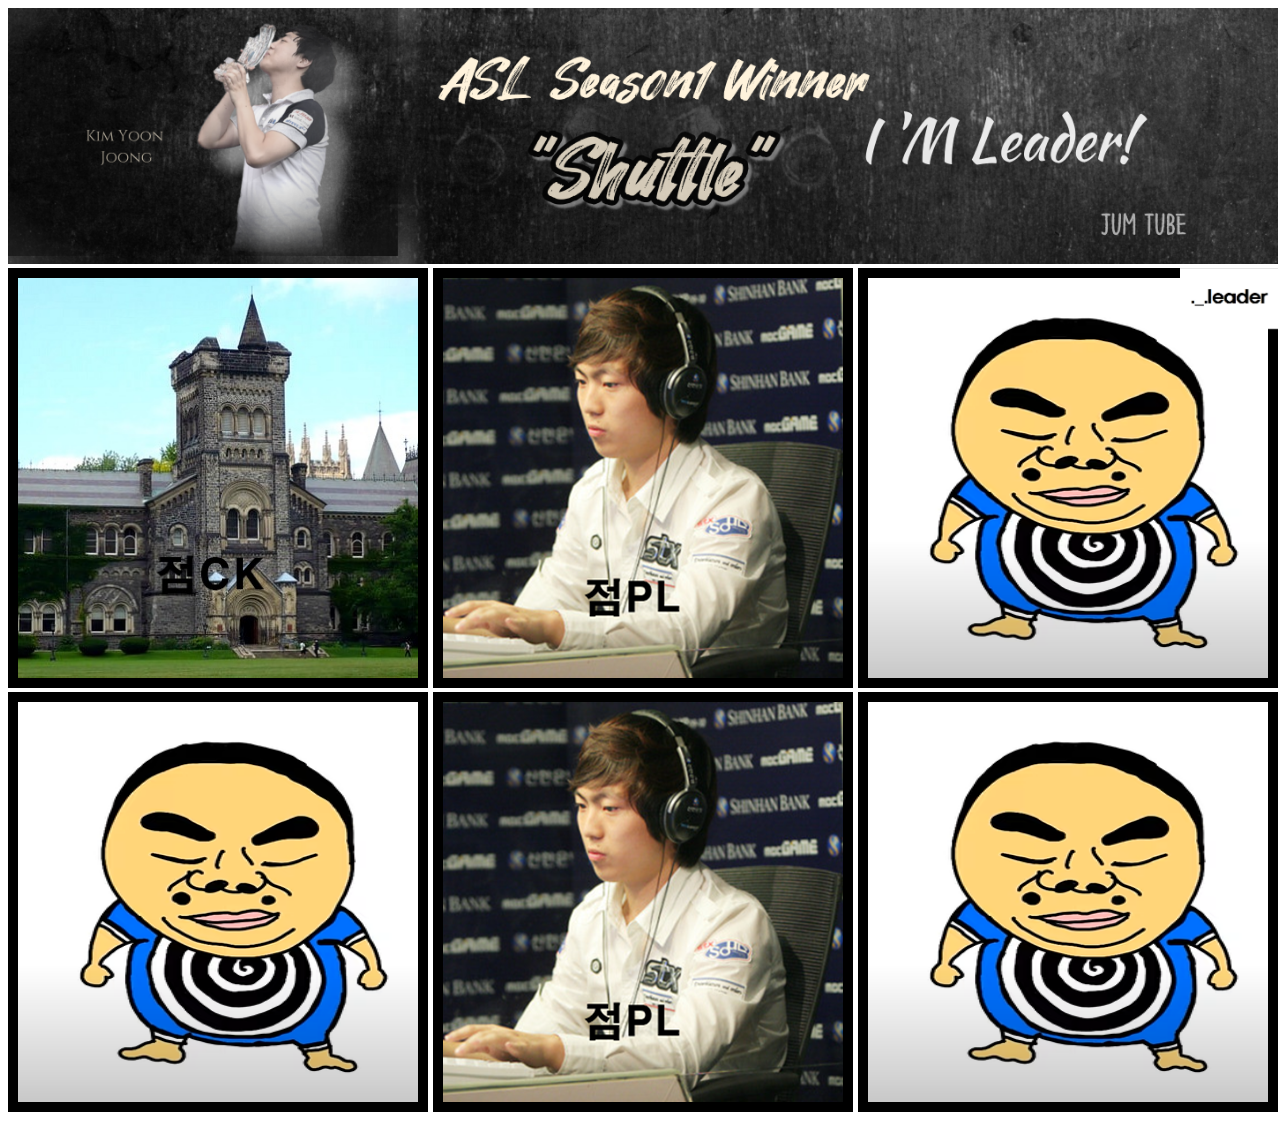
==== index.html @ 0d717225 "gap edit" ====
<!doctype html>
<html>
    <head>
        <title>Shuttle</title>
        <meta charset = "utf-8">
        <link rel="shortcut icon" href = "photos/shuttle.ico">
        <link rel="stylesheet" href="css/index.css">
    </head>
    <body>
        <header>    
        <a href = "index.html"><img src = "photos/대문.png" width = 1270px; ></a>
        </header>
        <div id = "fix"><img src = "photos/jumleader.png" width = 100px; ></div>        
        
        <div id = "main">           
            <a href = "ck.html"><img src = "photos/university.jpg" width=400px; height=400px; id = "menu"></a>
            <a href = "pl.html"><img src = "photos/jum2.png" width = 400px; height = 400px; id = "menu"></a>
            <a href = "pl.html"><img src = "photos/점륙챙이.png" width = 400px; height = 400px; id = "menu"></a>
            <a href = "timer.html"><img src = "photos/점륙챙이.png" width = 400px; height = 400px; id = "menu"></a>
            <a href = "https://www.youtube.com/c/%EC%A0%90%ED%8A%9C%EB%B8%8C%EA%B9%80%EC%9C%A4%EC%A4%91" target="_blank"><img src = "photos/jum2.png" width = 400px; height = 400px; id = "menu"></a>
            <a href = "https://bj.afreecatv.com/jk890202" target="_blank"><img src = "photos/점륙챙이.png" width = 400px; height = 400px; id = "menu"></a>
        </div>
        
       
    </body>
</html>
---- css/index.css ----
#main{
    display: grid;
    grid-template-columns: 420px 420px 420px;
    row-gap: 0px;
    column-gap: 5px;
    }
#fix{
    position : fixed;
    right: 0px;

    }
#menu{
    border: solid 10px black;
}
#menu:hover{
    border: solid 10px teal;
}
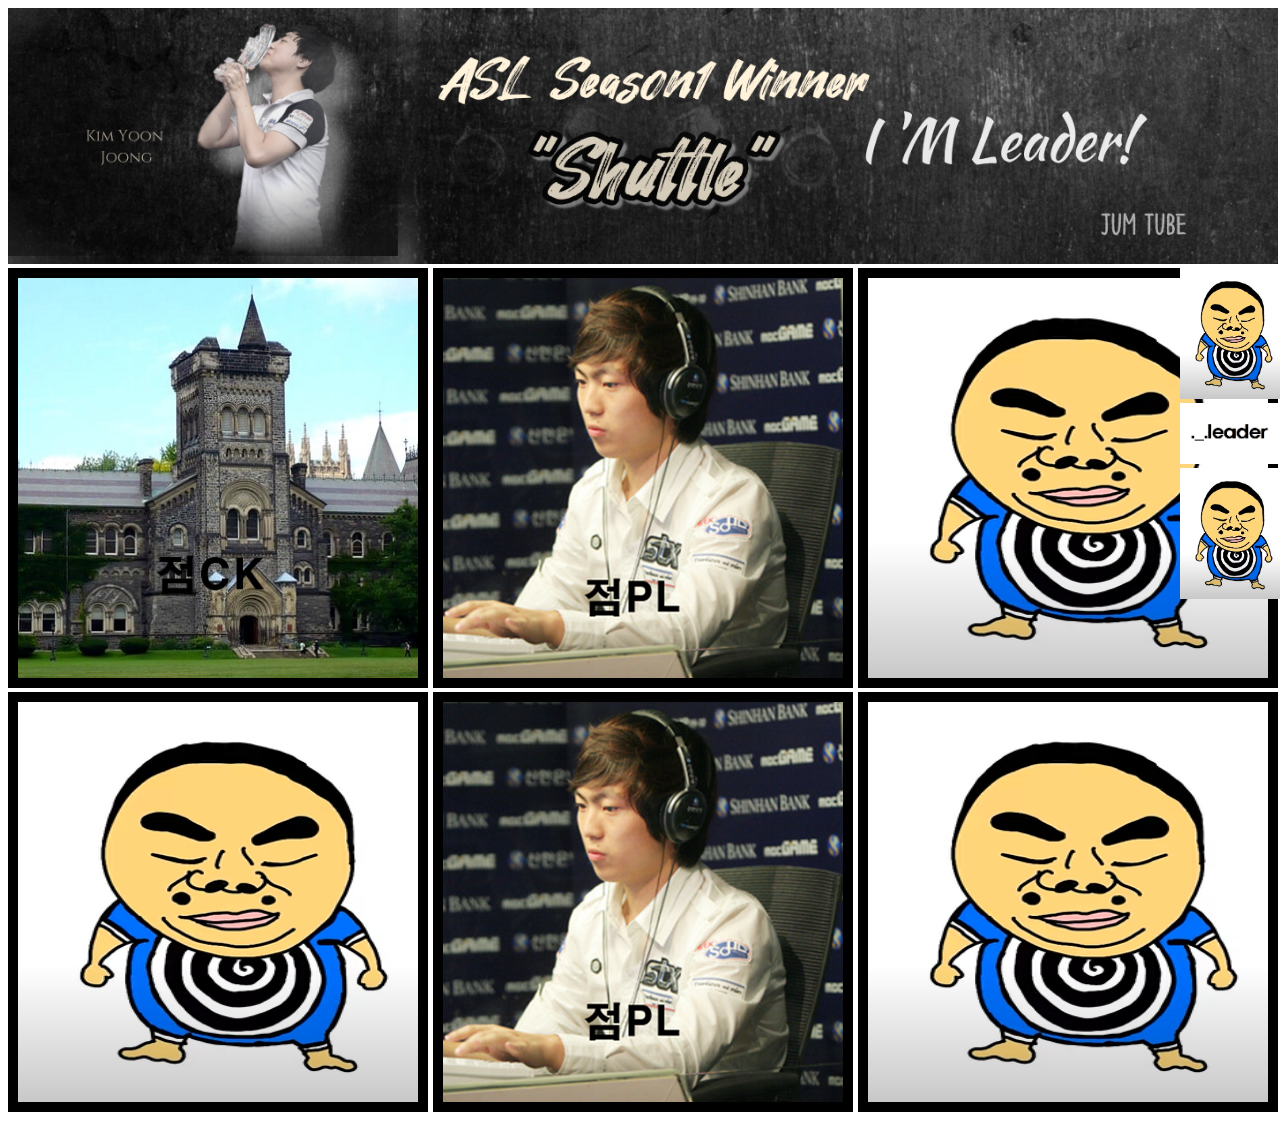
==== commit ad101197: "sidebar" ====
--- a/index.html
+++ b/index.html
@@ -10,12 +10,15 @@
         <header>    
         <a href = "index.html"><img src = "photos/대문.png" width = 1270px; ></a>
         </header>
-        <div id = "fix"><img src = "photos/jumleader.png" width = 100px; ></div>        
-        
+        <aside>
+            <div id = "f"><img src = "photos/점륙챙이.png" width = 100px; ></div>        
+            <div id = "f"><img src = "photos/jumleader.png" width = 100px; ></div>
+            <a href="https://sponbbang.com/" target="_blank"><img src = "photos/점륙챙이.png" width = 100px;></a>
+        </aside>
         <div id = "main">           
             <a href = "ck.html"><img src = "photos/university.jpg" width=400px; height=400px; id = "menu"></a>
             <a href = "pl.html"><img src = "photos/jum2.png" width = 400px; height = 400px; id = "menu"></a>
-            <a href = "pl.html"><img src = "photos/점륙챙이.png" width = 400px; height = 400px; id = "menu"></a>
+            <a href = "https://search.naver.com/search.naver?sm=tab_hty.top&where=nexearch&query=%EC%82%AC%EB%8B%A4%EB%A6%AC%ED%83%80%EA%B8%B0&oquery=%EC%8A%A4%ED%8F%B0%EB%B9%B5%EB%8B%B7%EC%BB%B4&tqi=hTspcdp0Jy0ssb8CMn8ssssst7w-146756"><img src = "photos/점륙챙이.png" width = 400px; height = 400px; id = "menu"></a>
             <a href = "timer.html"><img src = "photos/점륙챙이.png" width = 400px; height = 400px; id = "menu"></a>
             <a href = "https://www.youtube.com/c/%EC%A0%90%ED%8A%9C%EB%B8%8C%EA%B9%80%EC%9C%A4%EC%A4%91" target="_blank"><img src = "photos/jum2.png" width = 400px; height = 400px; id = "menu"></a>
             <a href = "https://bj.afreecatv.com/jk890202" target="_blank"><img src = "photos/점륙챙이.png" width = 400px; height = 400px; id = "menu"></a>
--- a/css/index.css
+++ b/css/index.css
@@ -4,7 +4,7 @@
     row-gap: 0px;
     column-gap: 5px;
     }
-#fix{
+aside{
     position : fixed;
     right: 0px;
 
@@ -14,4 +14,7 @@
 }
 #menu:hover{
     border: solid 10px teal;
+}
+#f{
+    margin:0;
 }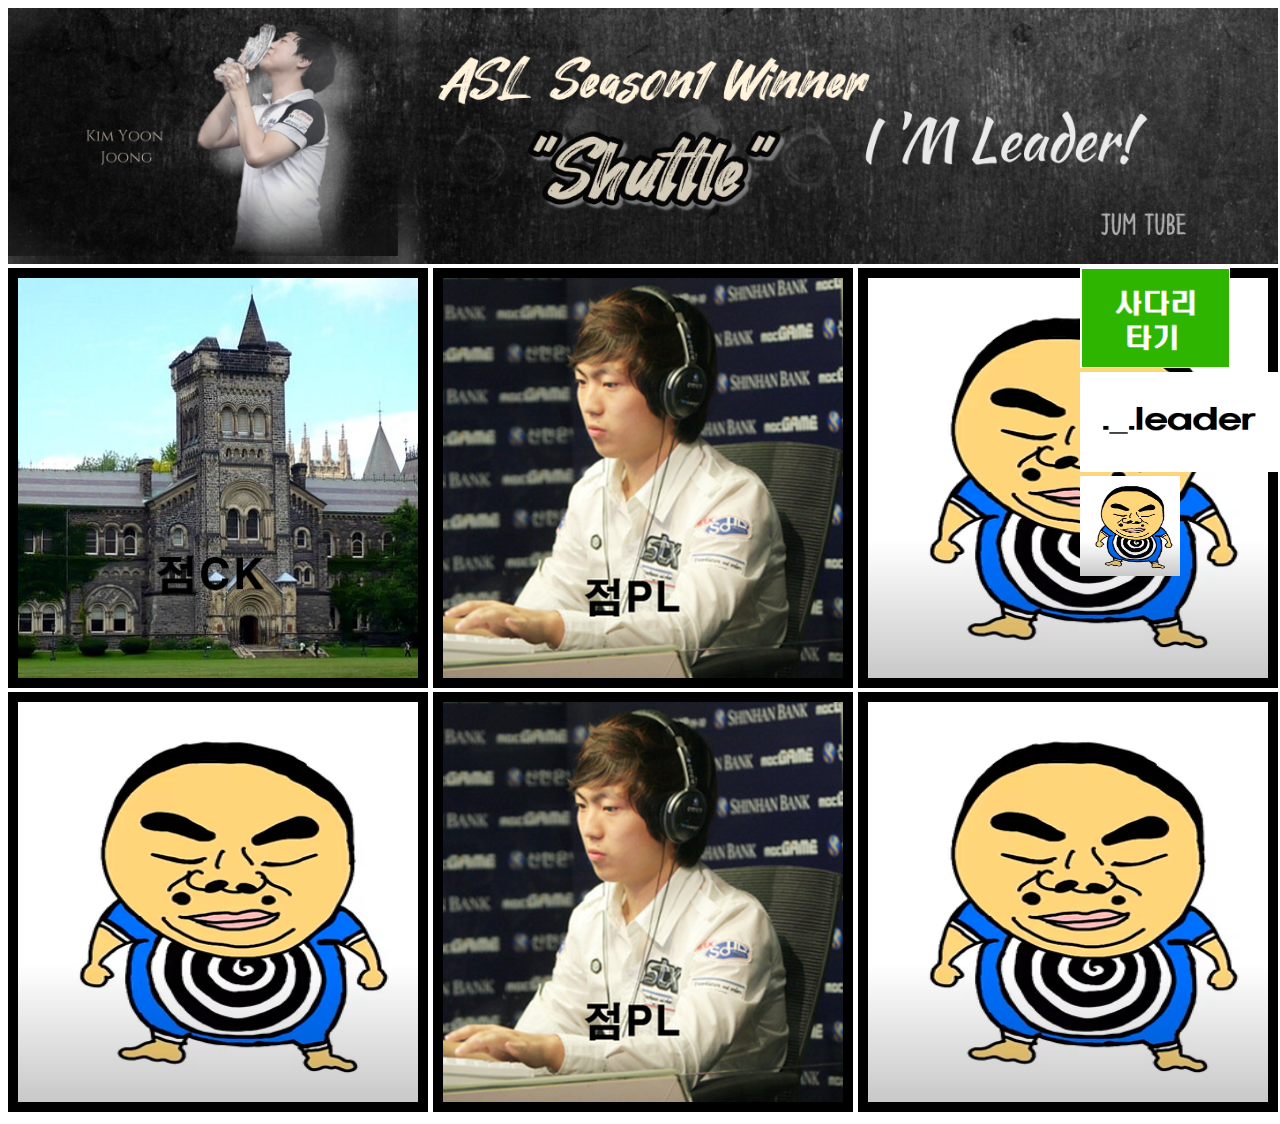
==== commit a3d28986: "sadari" ====
--- a/index.html
+++ b/index.html
@@ -11,9 +11,9 @@
         <a href = "index.html"><img src = "photos/대문.png" width = 1270px; ></a>
         </header>
         <aside>
-            <div id = "f"><img src = "photos/점륙챙이.png" width = 100px; ></div>        
-            <div id = "f"><img src = "photos/jumleader.png" width = 100px; ></div>
-            <a href="https://sponbbang.com/" target="_blank"><img src = "photos/점륙챙이.png" width = 100px;></a>
+            <div id = "f"><img src = "photos/sadari.PNG" width = 150px height=100px; ></div>        
+            <div id = "f"><img src = "photos/jumleader.png" width = 200px height=100px; ></div>
+            <a href="https://sponbbang.com/" target="_blank"><img src = "photos/점륙챙이.png" width = 100px height=100px;></a>
         </aside>
         <div id = "main">           
             <a href = "ck.html"><img src = "photos/university.jpg" width=400px; height=400px; id = "menu"></a>
--- a/css/index.css
+++ b/css/index.css
@@ -7,7 +7,6 @@
 aside{
     position : fixed;
     right: 0px;
-
     }
 #menu{
     border: solid 10px black;
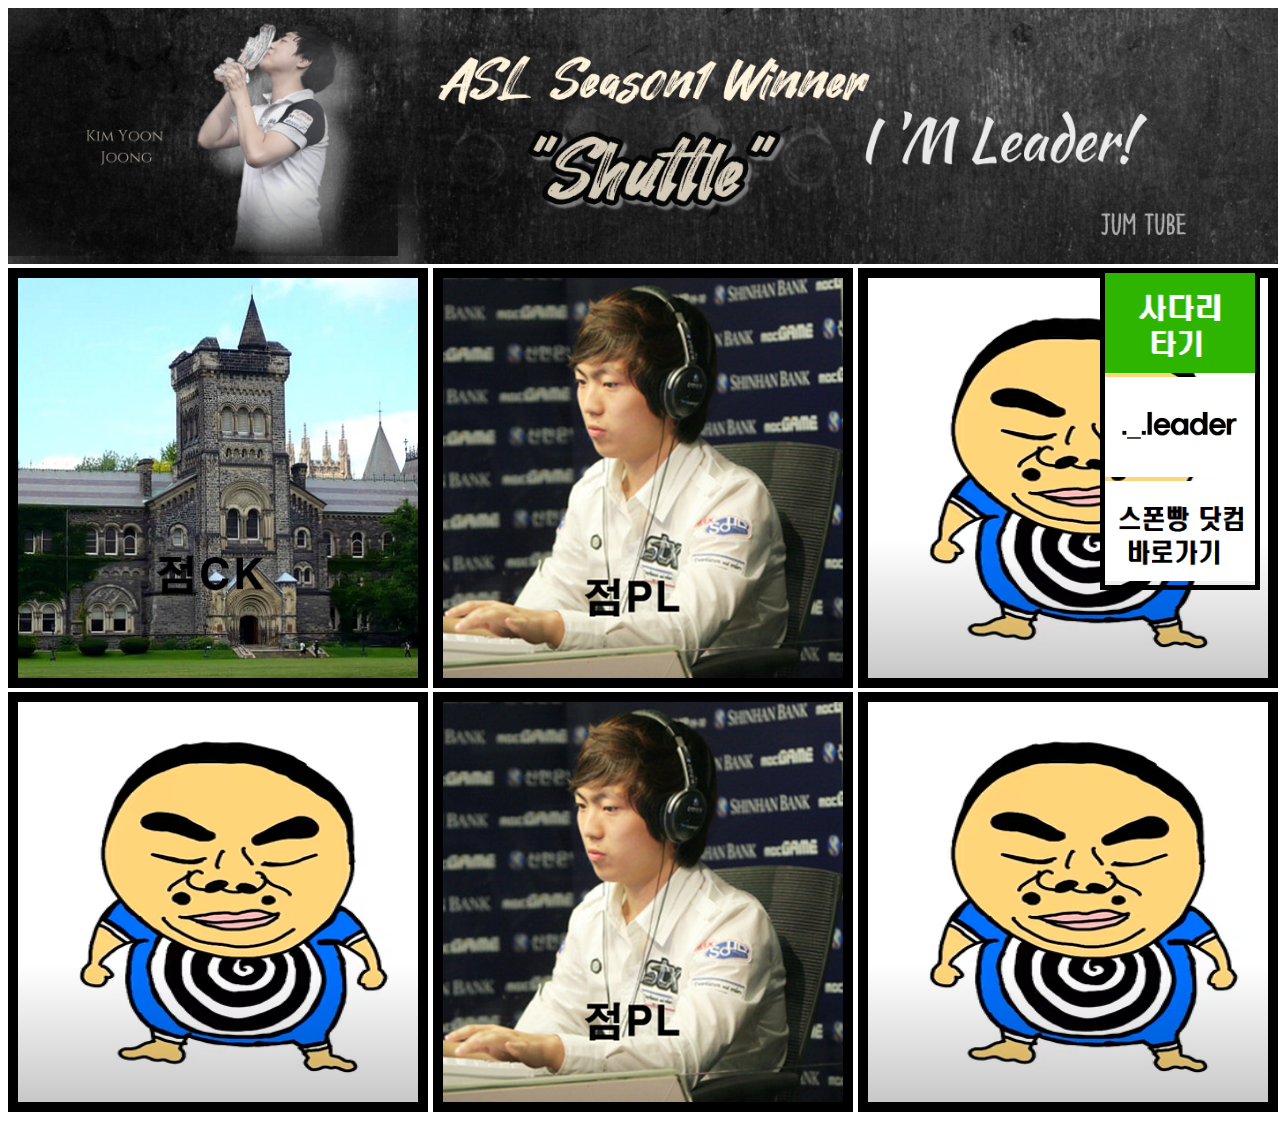
==== commit 352923c6: "aside" ====
--- a/index.html
+++ b/index.html
@@ -11,9 +11,9 @@
         <a href = "index.html"><img src = "photos/대문.png" width = 1270px; ></a>
         </header>
         <aside>
-            <div id = "f"><img src = "photos/sadari.PNG" width = 150px height=100px; ></div>        
-            <div id = "f"><img src = "photos/jumleader.png" width = 200px height=100px; ></div>
-            <a href="https://sponbbang.com/" target="_blank"><img src = "photos/점륙챙이.png" width = 100px height=100px;></a>
+            <div id = "f"><a href="https://search.naver.com/search.naver?where=nexearch&sm=top_hty&fbm=1&ie=utf8&query=%EC%82%AC%EB%8B%A4%EB%A6%AC%ED%83%80%EA%B8%B0" target="_blank"><img src = "photos/sadari.PNG" width = 150px height=100px; ></div></a>        
+            <div id = "f"><img src = "photos/jumleader.png" width = 150px height=100px; ></div>
+            <div id = "f"><a href="https://sponbbang.com/" target="_blank"><img src = "photos/spon.PNG" width = 150px height=100px;></a></div>
         </aside>
         <div id = "main">           
             <a href = "ck.html"><img src = "photos/university.jpg" width=400px; height=400px; id = "menu"></a>
--- a/css/index.css
+++ b/css/index.css
@@ -5,8 +5,11 @@
     column-gap: 5px;
     }
 aside{
+    box-sizing: border-box;
     position : fixed;
-    right: 0px;
+    right: 20px;
+    padding: 0;
+    border: solid 5px black;
     }
 #menu{
     border: solid 10px black;
@@ -15,5 +18,6 @@
     border: solid 10px teal;
 }
 #f{
-    margin:0;
+    box-sizing: border-box;
+    margin: 0px;
 }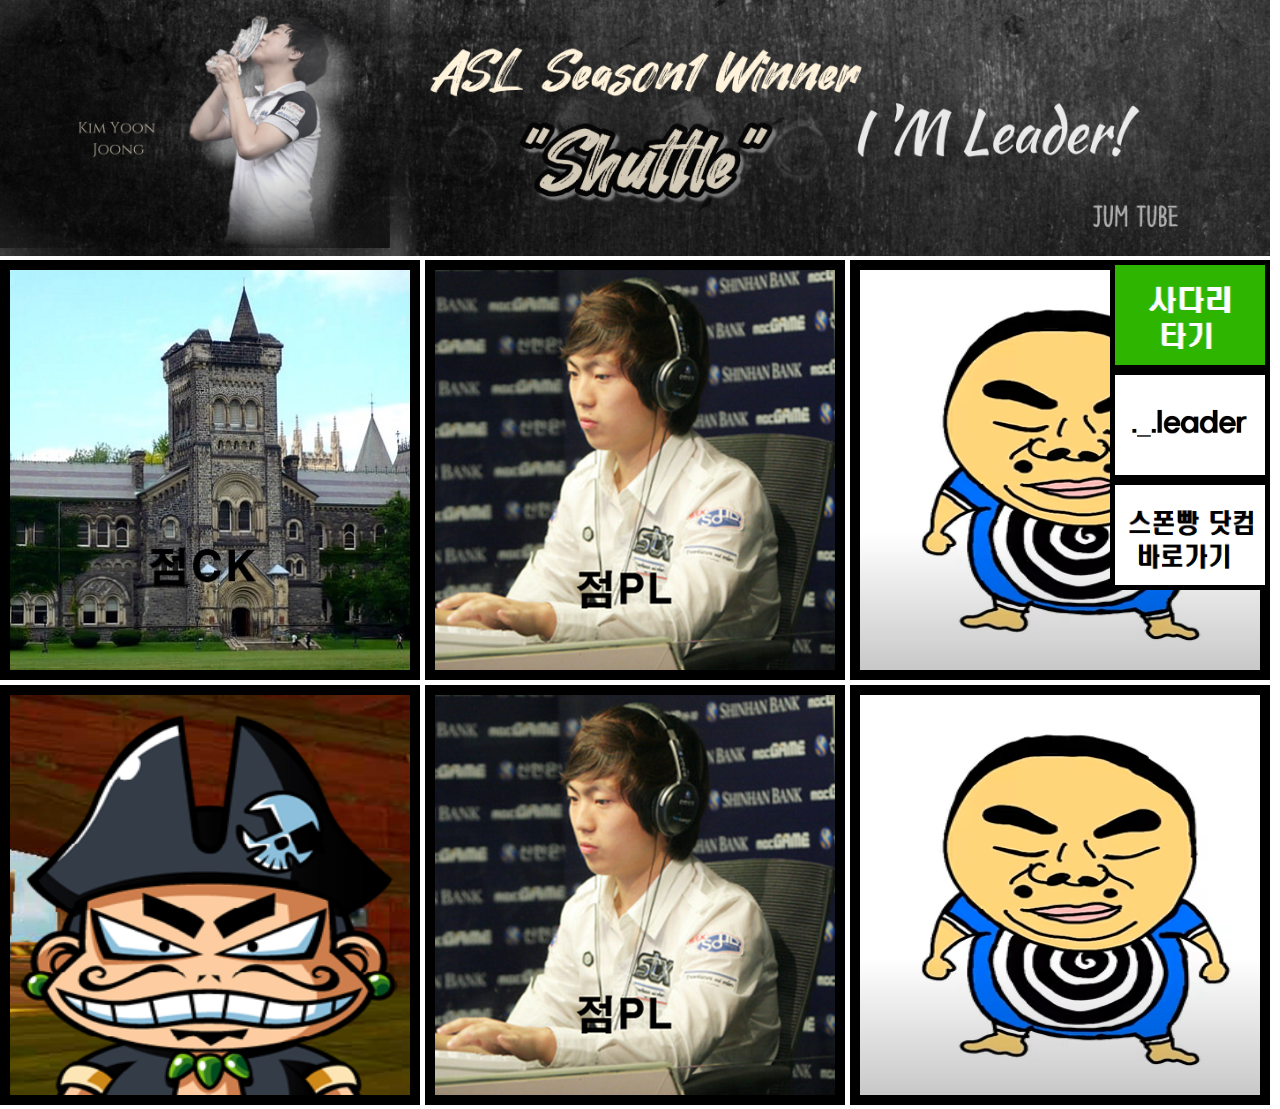
==== commit 17b0962e: "side" ====
--- a/index.html
+++ b/index.html
@@ -11,19 +11,17 @@
         <a href = "index.html"><img src = "photos/대문.png" width = 1270px; ></a>
         </header>
         <aside>
-            <div id = "f"><a href="https://search.naver.com/search.naver?where=nexearch&sm=top_hty&fbm=1&ie=utf8&query=%EC%82%AC%EB%8B%A4%EB%A6%AC%ED%83%80%EA%B8%B0" target="_blank"><img src = "photos/sadari.PNG" width = 150px height=100px; ></div></a>        
-            <div id = "f"><img src = "photos/jumleader.png" width = 150px height=100px; ></div>
-            <div id = "f"><a href="https://sponbbang.com/" target="_blank"><img src = "photos/spon.PNG" width = 150px height=100px;></a></div>
+           <a href="https://search.naver.com/search.naver?where=nexearch&sm=top_hty&fbm=1&ie=utf8&query=%EC%82%AC%EB%8B%A4%EB%A6%AC%ED%83%80%EA%B8%B0" target="_blank"><img src = "photos/sadari.PNG" id="f" width = 150px height=100px; ></a>   
+            <img src = "photos/jumleader.png" id= "f" width = 150px height=100px;>
+            <a href="https://sponbbang.com/" target="_blank"><img src = "photos/spon.PNG" id="f" width = 150px height=100px;></a>
         </aside>
         <div id = "main">           
             <a href = "ck.html"><img src = "photos/university.jpg" width=400px; height=400px; id = "menu"></a>
             <a href = "pl.html"><img src = "photos/jum2.png" width = 400px; height = 400px; id = "menu"></a>
             <a href = "https://search.naver.com/search.naver?sm=tab_hty.top&where=nexearch&query=%EC%82%AC%EB%8B%A4%EB%A6%AC%ED%83%80%EA%B8%B0&oquery=%EC%8A%A4%ED%8F%B0%EB%B9%B5%EB%8B%B7%EC%BB%B4&tqi=hTspcdp0Jy0ssb8CMn8ssssst7w-146756"><img src = "photos/점륙챙이.png" width = 400px; height = 400px; id = "menu"></a>
-            <a href = "timer.html"><img src = "photos/점륙챙이.png" width = 400px; height = 400px; id = "menu"></a>
+            <a href = "timer.html"><img src = "photos/투투.png" width = 400px; height = 400px; id = "menu"></a>
             <a href = "https://www.youtube.com/c/%EC%A0%90%ED%8A%9C%EB%B8%8C%EA%B9%80%EC%9C%A4%EC%A4%91" target="_blank"><img src = "photos/jum2.png" width = 400px; height = 400px; id = "menu"></a>
             <a href = "https://bj.afreecatv.com/jk890202" target="_blank"><img src = "photos/점륙챙이.png" width = 400px; height = 400px; id = "menu"></a>
         </div>
-        
-       
     </body>
 </html>--- a/css/index.css
+++ b/css/index.css
@@ -1,15 +1,20 @@
+html,body{
+    margin: 0px;
+    padding: 0px;
+}
 #main{
     display: grid;
     grid-template-columns: 420px 420px 420px;
-    row-gap: 0px;
+    grid-template-rows: 420px 420px;
+    row-gap: 5px;
     column-gap: 5px;
     }
 aside{
-    box-sizing: border-box;
+    display: grid;
+    grid-template-columns: 150px;
+    grid-template-rows: 110px 110px 110px;
     position : fixed;
     right: 20px;
-    padding: 0;
-    border: solid 5px black;
     }
 #menu{
     border: solid 10px black;
@@ -18,6 +23,8 @@
     border: solid 10px teal;
 }
 #f{
-    box-sizing: border-box;
-    margin: 0px;
-}+    border: solid 5px black;
+}
+#f:hover{
+    border: solid 5px teal;
+}
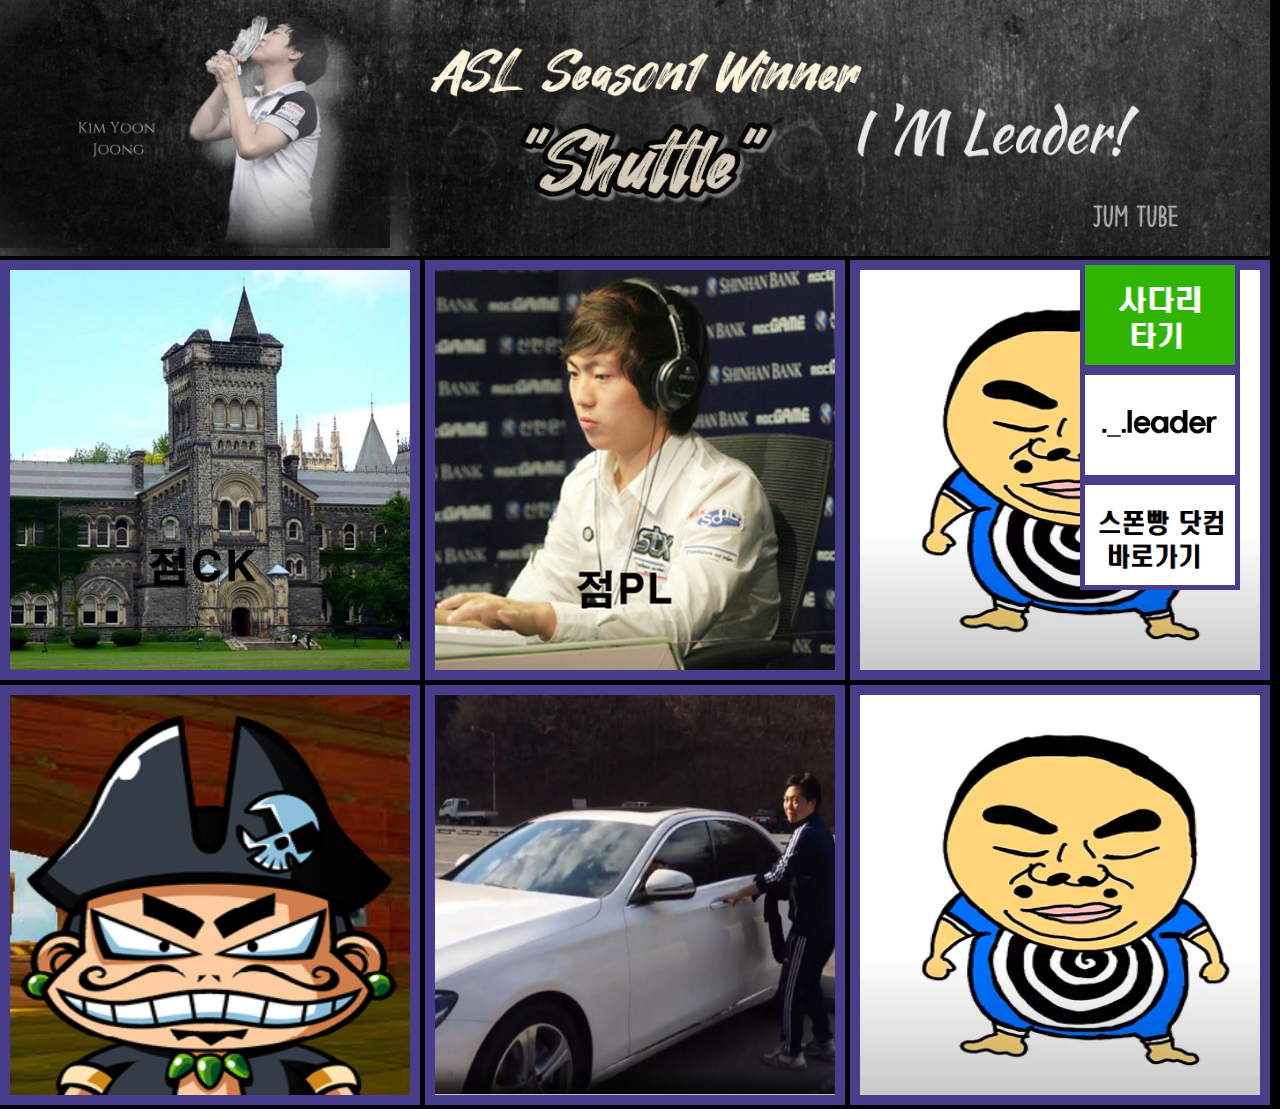
==== commit db4c516e: "black mode" ====
--- a/index.html
+++ b/index.html
@@ -20,7 +20,7 @@
             <a href = "pl.html"><img src = "photos/jum2.png" width = 400px; height = 400px; id = "menu"></a>
             <a href = "https://search.naver.com/search.naver?sm=tab_hty.top&where=nexearch&query=%EC%82%AC%EB%8B%A4%EB%A6%AC%ED%83%80%EA%B8%B0&oquery=%EC%8A%A4%ED%8F%B0%EB%B9%B5%EB%8B%B7%EC%BB%B4&tqi=hTspcdp0Jy0ssb8CMn8ssssst7w-146756"><img src = "photos/점륙챙이.png" width = 400px; height = 400px; id = "menu"></a>
             <a href = "timer.html"><img src = "photos/투투.png" width = 400px; height = 400px; id = "menu"></a>
-            <a href = "https://www.youtube.com/c/%EC%A0%90%ED%8A%9C%EB%B8%8C%EA%B9%80%EC%9C%A4%EC%A4%91" target="_blank"><img src = "photos/jum2.png" width = 400px; height = 400px; id = "menu"></a>
+            <a href = "https://www.youtube.com/c/%EC%A0%90%ED%8A%9C%EB%B8%8C%EA%B9%80%EC%9C%A4%EC%A4%91" target="_blank"><img src = "photos/rider_jum.PNG" width = 400px; height = 400px; id = "menu"></a>
             <a href = "https://bj.afreecatv.com/jk890202" target="_blank"><img src = "photos/점륙챙이.png" width = 400px; height = 400px; id = "menu"></a>
         </div>
     </body>
--- a/css/index.css
+++ b/css/index.css
@@ -1,6 +1,7 @@
 html,body{
     margin: 0px;
     padding: 0px;
+    background-color: black;
 }
 #main{
     display: grid;
@@ -14,16 +15,16 @@
     grid-template-columns: 150px;
     grid-template-rows: 110px 110px 110px;
     position : fixed;
-    right: 20px;
+    right: 50px;
     }
 #menu{
-    border: solid 10px black;
+    border: solid 10px darkslateblue;
 }
 #menu:hover{
     border: solid 10px teal;
 }
 #f{
-    border: solid 5px black;
+    border: solid 5px darkslateblue;
 }
 #f:hover{
     border: solid 5px teal;
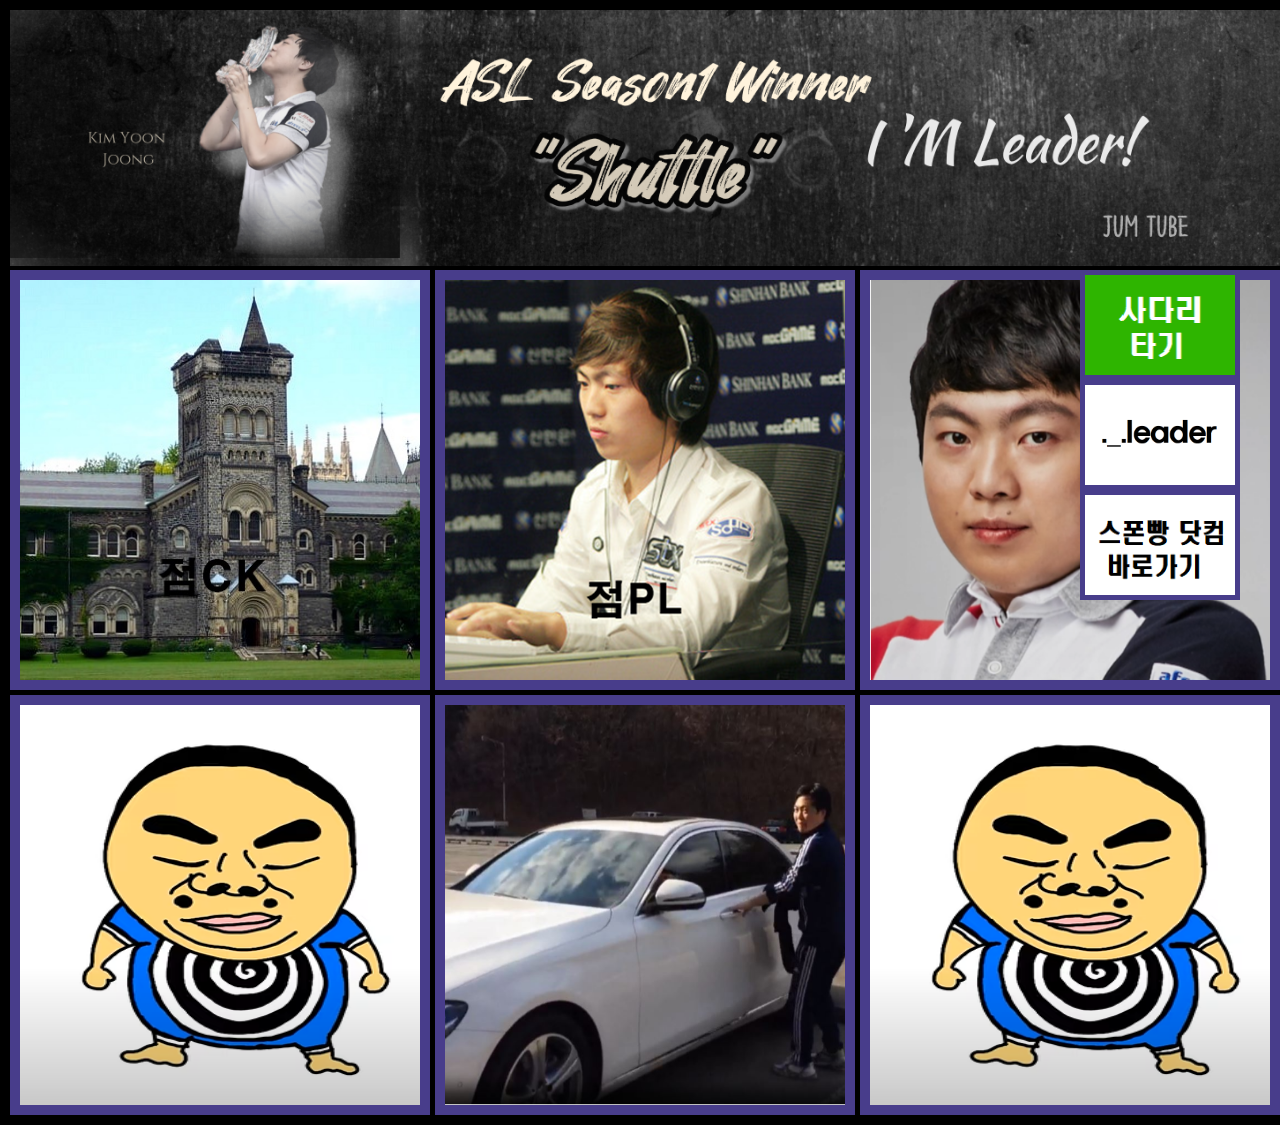
==== commit 48efc82f: "practice" ====
--- a/index.html
+++ b/index.html
@@ -11,15 +11,15 @@
         <a href = "index.html"><img src = "photos/대문.png" width = 1270px; ></a>
         </header>
         <aside>
-           <a href="https://search.naver.com/search.naver?where=nexearch&sm=top_hty&fbm=1&ie=utf8&query=%EC%82%AC%EB%8B%A4%EB%A6%AC%ED%83%80%EA%B8%B0" target="_blank"><img src = "photos/sadari.PNG" id="f" width = 150px height=100px; ></a>   
-            <img src = "photos/jumleader.png" id= "f" width = 150px height=100px;>
-            <a href="https://sponbbang.com/" target="_blank"><img src = "photos/spon.PNG" id="f" width = 150px height=100px;></a>
+           <a href="https://search.naver.com/search.naver?where=nexearch&sm=top_hty&fbm=1&ie=utf8&query=%EC%82%AC%EB%8B%A4%EB%A6%AC%ED%83%80%EA%B8%B0" target="_blank"><img src = "photos/sadari.PNG" id="sideBar" width = 150px height=100px; ></a>   
+            <img src = "photos/jumleader.png" id= "sideBar" width = 150px height=100px;>
+            <a href="https://sponbbang.com/" target="_blank"><img src = "photos/spon.PNG" id="sideBar" width = 150px height=100px;></a>
         </aside>
         <div id = "main">           
             <a href = "ck.html"><img src = "photos/university.jpg" width=400px; height=400px; id = "menu"></a>
             <a href = "pl.html"><img src = "photos/jum2.png" width = 400px; height = 400px; id = "menu"></a>
-            <a href = "https://search.naver.com/search.naver?sm=tab_hty.top&where=nexearch&query=%EC%82%AC%EB%8B%A4%EB%A6%AC%ED%83%80%EA%B8%B0&oquery=%EC%8A%A4%ED%8F%B0%EB%B9%B5%EB%8B%B7%EC%BB%B4&tqi=hTspcdp0Jy0ssb8CMn8ssssst7w-146756"><img src = "photos/점륙챙이.png" width = 400px; height = 400px; id = "menu"></a>
-            <a href = "timer.html"><img src = "photos/투투.png" width = 400px; height = 400px; id = "menu"></a>
+            <a href = "https://search.naver.com/search.naver?sm=tab_hty.top&where=nexearch&query=%EC%82%AC%EB%8B%A4%EB%A6%AC%ED%83%80%EA%B8%B0&oquery=%EC%8A%A4%ED%8F%B0%EB%B9%B5%EB%8B%B7%EC%BB%B4&tqi=hTspcdp0Jy0ssb8CMn8ssssst7w-146756"><img src = "photos/jum3.PNG" width = 400px; height = 400px; id = "menu"></a>
+            <a href = "timer.html"><img src = "photos/점륙챙이.png" width = 400px; height = 400px; id = "menu"></a>
             <a href = "https://www.youtube.com/c/%EC%A0%90%ED%8A%9C%EB%B8%8C%EA%B9%80%EC%9C%A4%EC%A4%91" target="_blank"><img src = "photos/rider_jum.PNG" width = 400px; height = 400px; id = "menu"></a>
             <a href = "https://bj.afreecatv.com/jk890202" target="_blank"><img src = "photos/점륙챙이.png" width = 400px; height = 400px; id = "menu"></a>
         </div>
--- a/css/index.css
+++ b/css/index.css
@@ -1,8 +1,9 @@
 html,body{
-    margin: 0px;
+    margin: 5px;
     padding: 0px;
     background-color: black;
 }
+
 #main{
     display: grid;
     grid-template-columns: 420px 420px 420px;
@@ -23,9 +24,9 @@
 #menu:hover{
     border: solid 10px teal;
 }
-#f{
+#sideBar{
     border: solid 5px darkslateblue;
 }
-#f:hover{
+#sideBar:hover{
     border: solid 5px teal;
 }
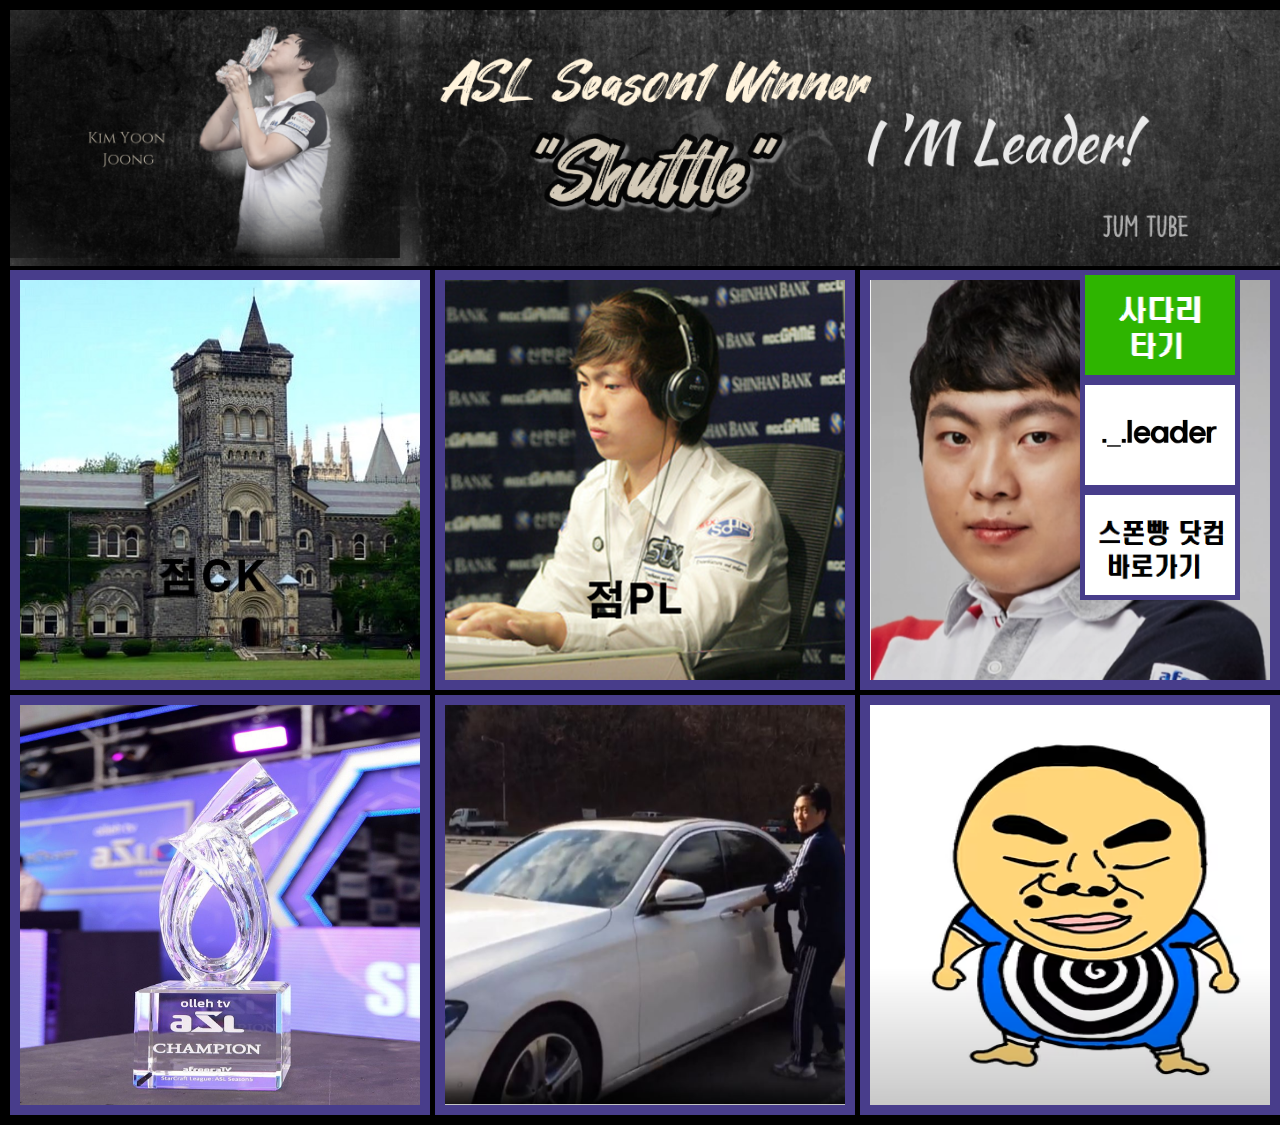
==== commit bf85262c: "star" ====
--- a/index.html
+++ b/index.html
@@ -19,7 +19,7 @@
             <a href = "ck.html"><img src = "photos/university.jpg" width=400px; height=400px; id = "menu"></a>
             <a href = "pl.html"><img src = "photos/jum2.png" width = 400px; height = 400px; id = "menu"></a>
             <a href = "https://search.naver.com/search.naver?sm=tab_hty.top&where=nexearch&query=%EC%82%AC%EB%8B%A4%EB%A6%AC%ED%83%80%EA%B8%B0&oquery=%EC%8A%A4%ED%8F%B0%EB%B9%B5%EB%8B%B7%EC%BB%B4&tqi=hTspcdp0Jy0ssb8CMn8ssssst7w-146756"><img src = "photos/jum3.PNG" width = 400px; height = 400px; id = "menu"></a>
-            <a href = "timer.html"><img src = "photos/점륙챙이.png" width = 400px; height = 400px; id = "menu"></a>
+            <a href = "timer.html"><img src = "photos/troph.jpg" width = 400px; height = 400px; id = "menu"></a>
             <a href = "https://www.youtube.com/c/%EC%A0%90%ED%8A%9C%EB%B8%8C%EA%B9%80%EC%9C%A4%EC%A4%91" target="_blank"><img src = "photos/rider_jum.PNG" width = 400px; height = 400px; id = "menu"></a>
             <a href = "https://bj.afreecatv.com/jk890202" target="_blank"><img src = "photos/점륙챙이.png" width = 400px; height = 400px; id = "menu"></a>
         </div>
